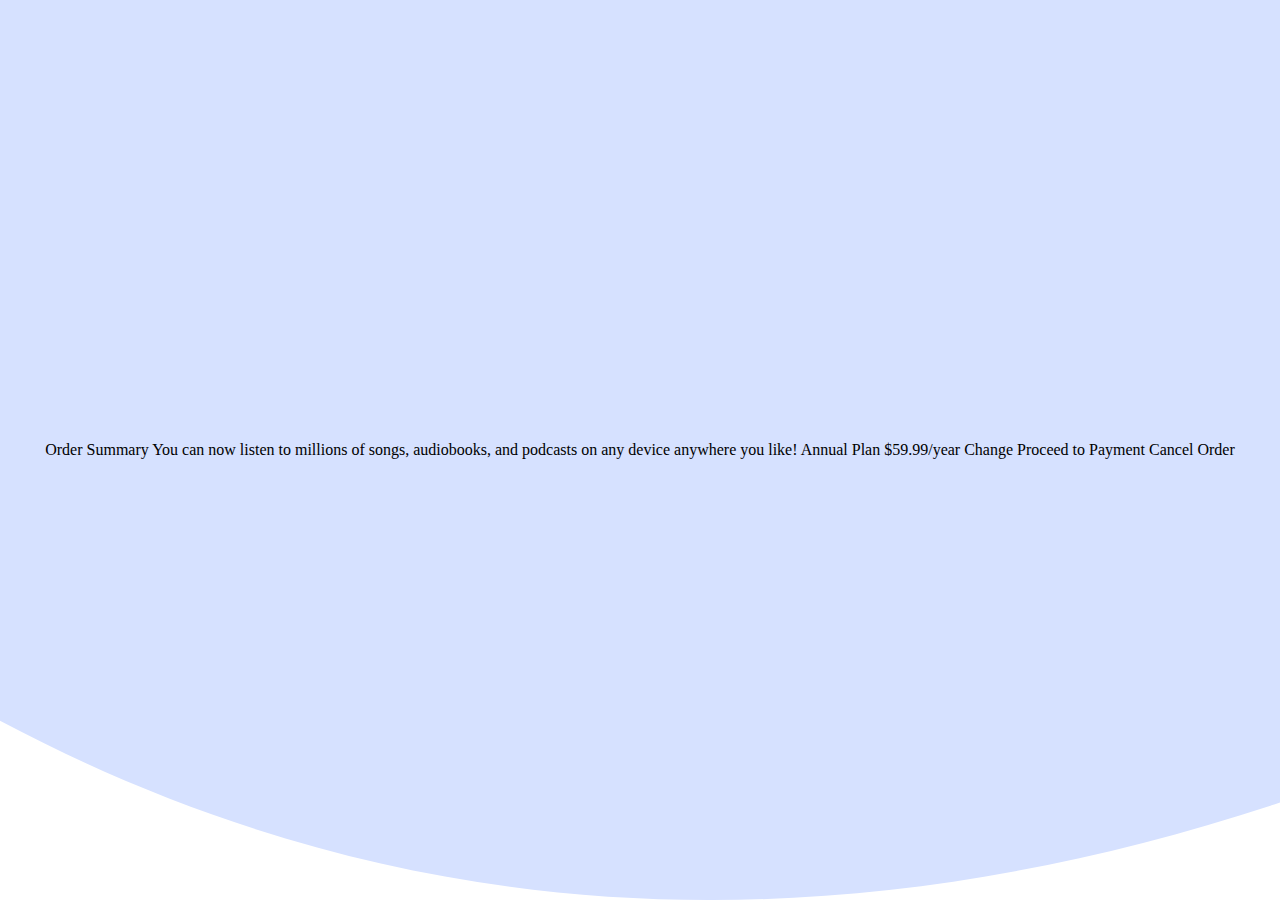
==== html-css/order-summary-component-main/index.html @ fd6ce24f "Initial commit" ====
<!DOCTYPE html>
<html lang="en">
<head>
  <link rel="stylesheet" href="style.css" />
</head>
<body>

  

  Order Summary

  You can now listen to millions of songs, audiobooks, and podcasts on any 
  device anywhere you like!

  Annual Plan
  $59.99/year

  Change

  Proceed to Payment
  Cancel Order

</body>
</html>
---- html-css/order-summary-component-main/style.css ----
*{
    margin: 0;
    padding: 0;
}
body{
    background-image: url("./images/pattern-background-desktop.svg");
    background-repeat: no-repeat;
    background-size: cover;
    display: flex;
    justify-content: center;
    align-items: center;
    height: 100vh;
}

.main{

}
.image{

}
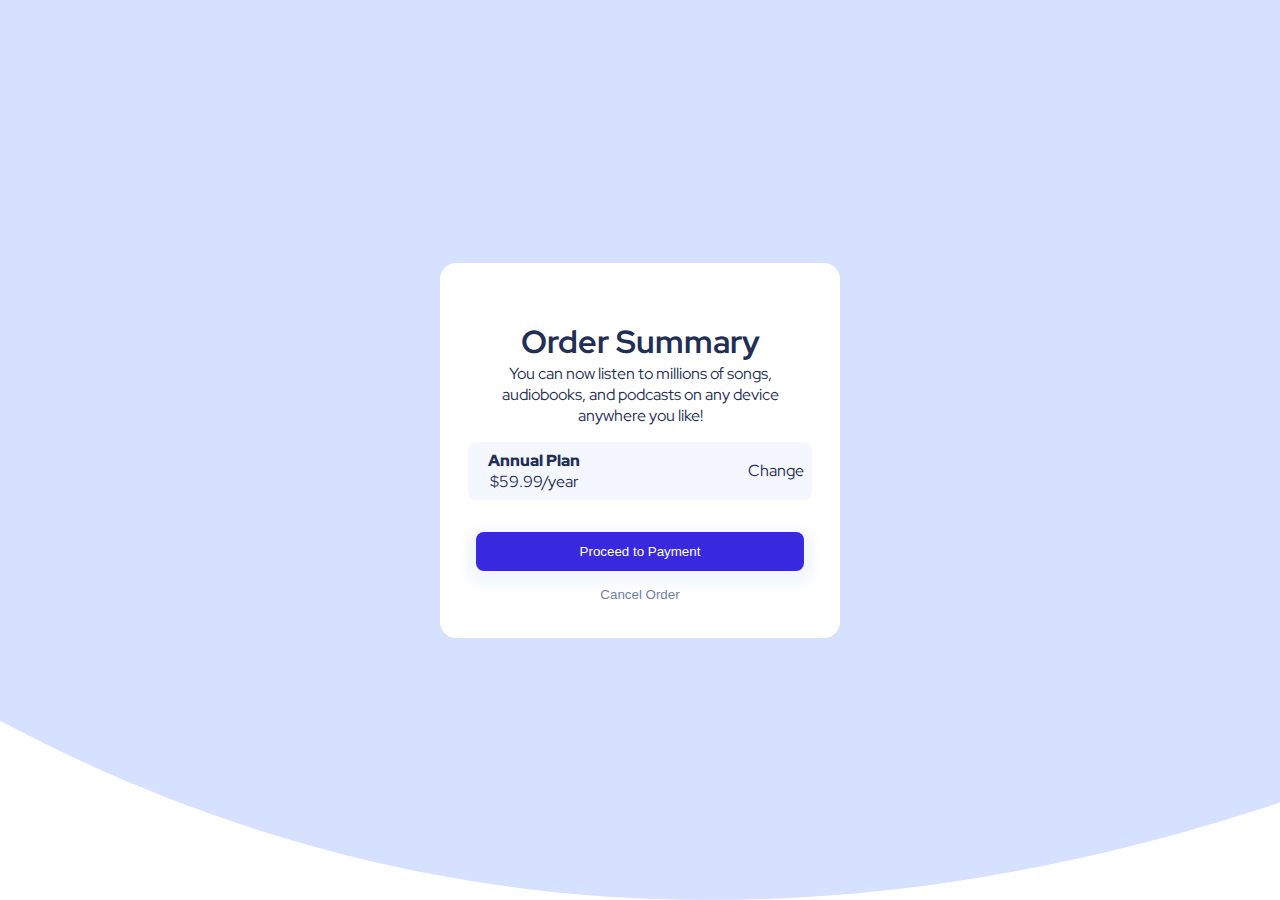
==== commit b7b28850: "html-css" ====
--- a/html-css/order-summary-component-main/index.html
+++ b/html-css/order-summary-component-main/index.html
@@ -2,23 +2,52 @@
 <html lang="en">
 <head>
   <link rel="stylesheet" href="style.css" />
-</head>
+  <link rel="preconnect" href="https://fonts.googleapis.com"> 
+<link rel="preconnect" href="https://fonts.gstatic.com" crossorigin> 
+<link rel="preconnect" href="https://fonts.googleapis.com"> 
+<link rel="preconnect" href="https://fonts.gstatic.com" crossorigin> 
+<link rel="preconnect" href="https://fonts.googleapis.com"> 
+<link rel="preconnect" href="https://fonts.gstatic.com" crossorigin> 
+<link href="https://fonts.googleapis.com/css2?family=Red+Hat+Display:wght@400;500&display=swap" rel="stylesheet"></head>
 <body>
+  <div class="card">
+    <div class="card-image">
+      <img src="/images/illustration-hero.svg" alt="">
+    </div>
+    <div class="card-detail">
+      <h1>Order Summary</h1>
+      <p>You can now listen to millions of songs, audiobooks, and podcasts on any 
+  device anywhere you like!</p>
+      <div class="card-plan">
+        <div class="icon">
+          <img src="/images/icon-music.svg" alt="">
+        </div>
+        <div class="price">
+           <p class= "big-title">Annual Plan</p>
+           <p>$59.99/year</p>
+        </div>
+        <div class="change-button">Change</div>
+      </div>
+      <button class="payment-button">Proceed to Payment</button>
+      <button class="cancel-button">Cancel Order</button>
+    </div>
+
+  </div>
+
+
+
 
   
 
-  Order Summary
+  
 
-  You can now listen to millions of songs, audiobooks, and podcasts on any 
-  device anywhere you like!
+  
+  
 
-  Annual Plan
-  $59.99/year
+  
 
-  Change
-
-  Proceed to Payment
-  Cancel Order
+  
+  
 
 </body>
 </html>--- a/html-css/order-summary-component-main/style.css
+++ b/html-css/order-summary-component-main/style.css
@@ -2,7 +2,8 @@
     margin: 0;
     padding: 0;
 }
-body{
+body {
+    font-family: 'Red Hat Display', sans-serif;
     background-image: url("./images/pattern-background-desktop.svg");
     background-repeat: no-repeat;
     background-size: cover;
@@ -12,9 +13,70 @@
     height: 100vh;
 }
 
-.main{
+.card {
+    background-color: white;
+    overflow: hidden;
+    border-radius: 16px;
+    width: 400px;
+}
+
+.card-image img {
+    max-width: 100%;
+}
+
+.card-detail {
+    display: flex;
+    flex-direction: column; /* ne bu gardaş(dikeyde sıralam gibi) */
+    align-items: center;
+    justify-content: center;
+    padding: 36px;
+    text-align: center;
+    color: hsl(223, 47%, 23%);
+}
+
+.card-plan {
+    width: 100%;
+    display: flex;
+    align-items: center;
+    background-color: hsl(225, 100%, 98%);
+    border-radius: 8px;
+    padding: 8px;
+    margin-top: 16px;
+    margin-bottom: 16px;
+}
+
+.icon {
+    margin-right: 12px;
+}
+
+.change-button {
+    margin-left: auto;
+}
+
+button {
+    border: 0;
+    background-color: transparent;
+    outline: none;
+    cursor: pointer;
+}
+
+.payment-button {
+    margin-top: 16px;
+    margin-bottom: 16px;
+    background-color:hsl(245, 75%, 52%);
+    color: white;
+    padding: 12px;
+    border-radius: 8px;
+    width:  100%;
+    box-shadow: 0 5px 10px 10px hsl(225, 100%, 98%);
 
 }
-.image{
 
-}
+.cancel-button {
+    color: hsl(224, 23%, 55%);
+  }
+  
+.big-title {
+    font-weight: 900;
+  }
+  
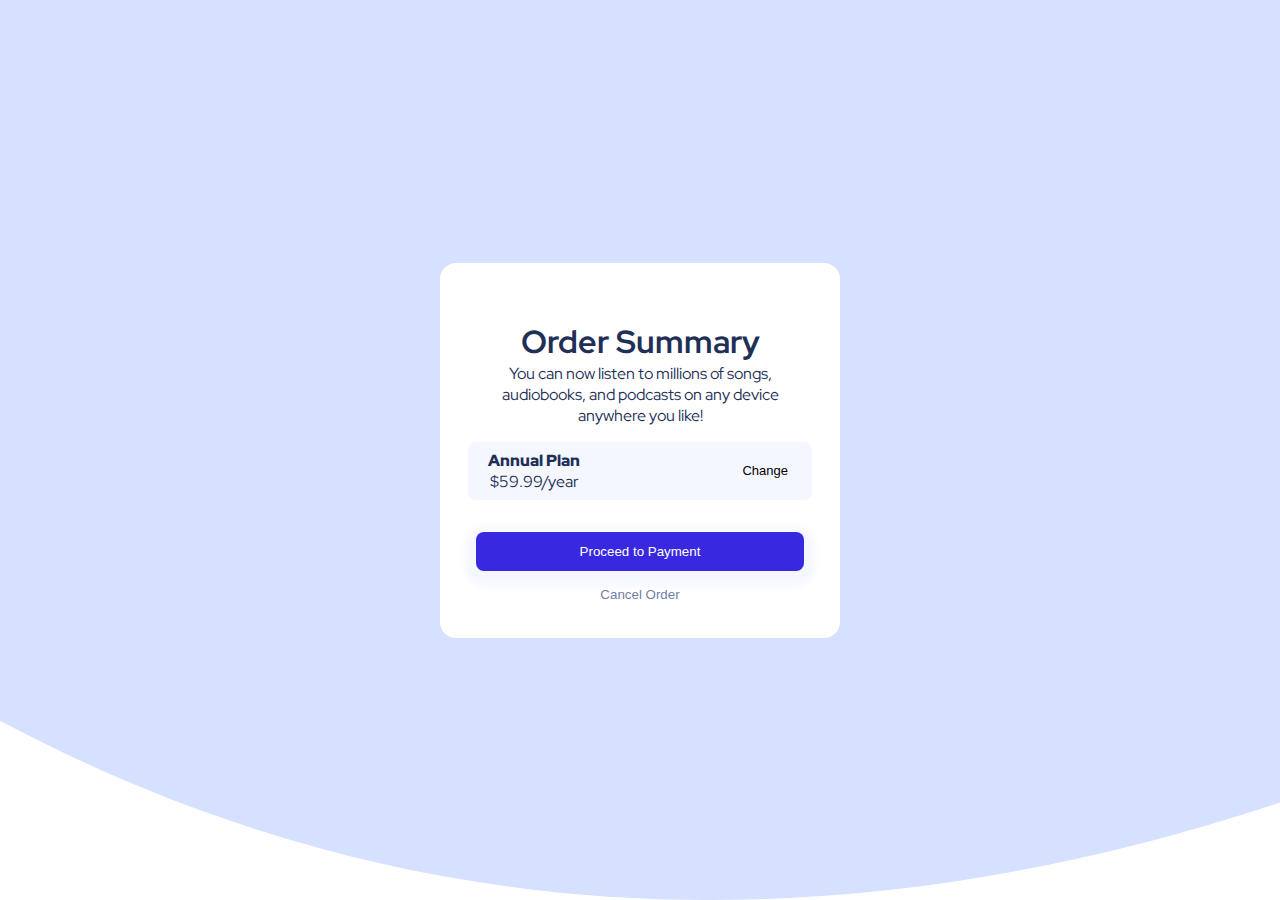
==== commit 07f28353: "change button" ====
--- a/html-css/order-summary-component-main/index.html
+++ b/html-css/order-summary-component-main/index.html
@@ -26,7 +26,7 @@
            <p class= "big-title">Annual Plan</p>
            <p>$59.99/year</p>
         </div>
-        <div class="change-button">Change</div>
+        <button class="change-button">Change</button>
       </div>
       <button class="payment-button">Proceed to Payment</button>
       <button class="cancel-button">Cancel Order</button>
--- a/html-css/order-summary-component-main/style.css
+++ b/html-css/order-summary-component-main/style.css
@@ -49,9 +49,7 @@
     margin-right: 12px;
 }
 
-.change-button {
-    margin-left: auto;
-}
+
 
 button {
     border: 0;
@@ -60,6 +58,11 @@
     cursor: pointer;
 }
 
+.change-button {
+    margin-left: auto;
+    font-size: 13px;
+    margin-right: 16px;
+}
 .payment-button {
     margin-top: 16px;
     margin-bottom: 16px;
